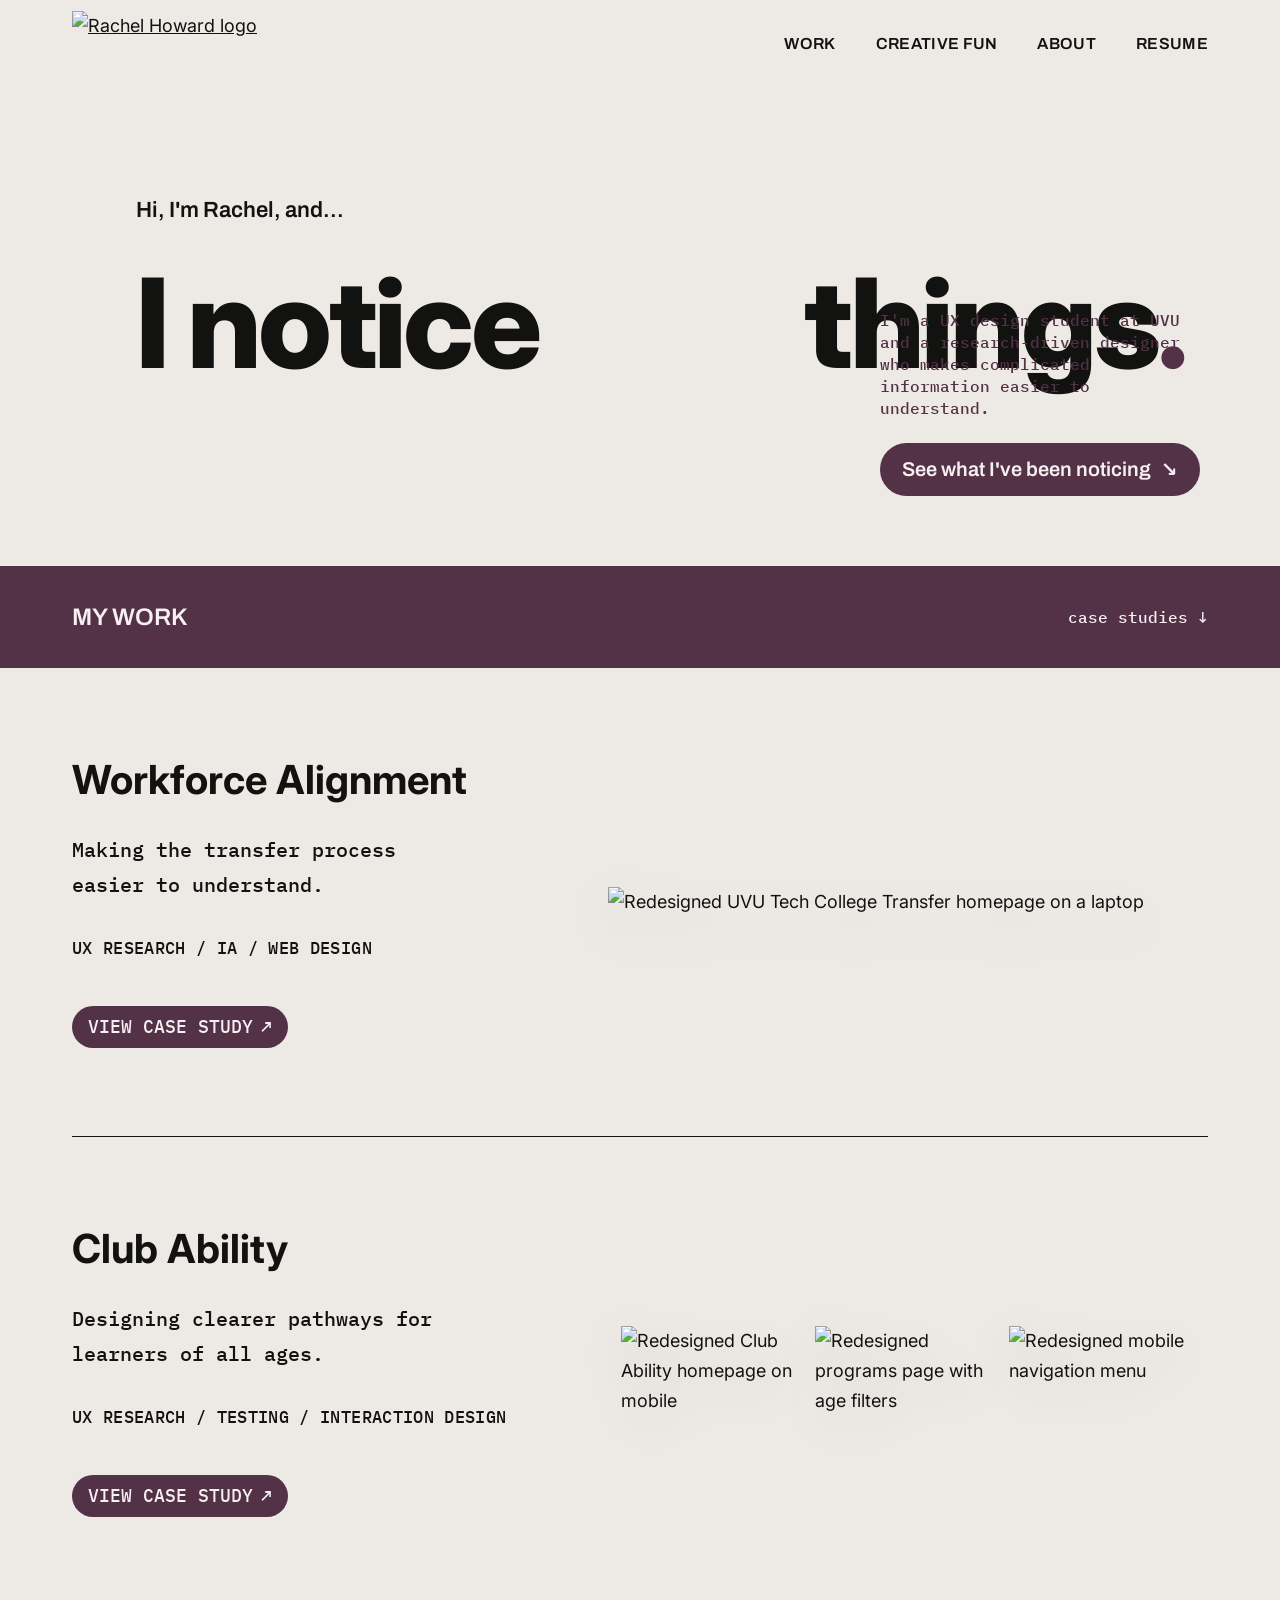
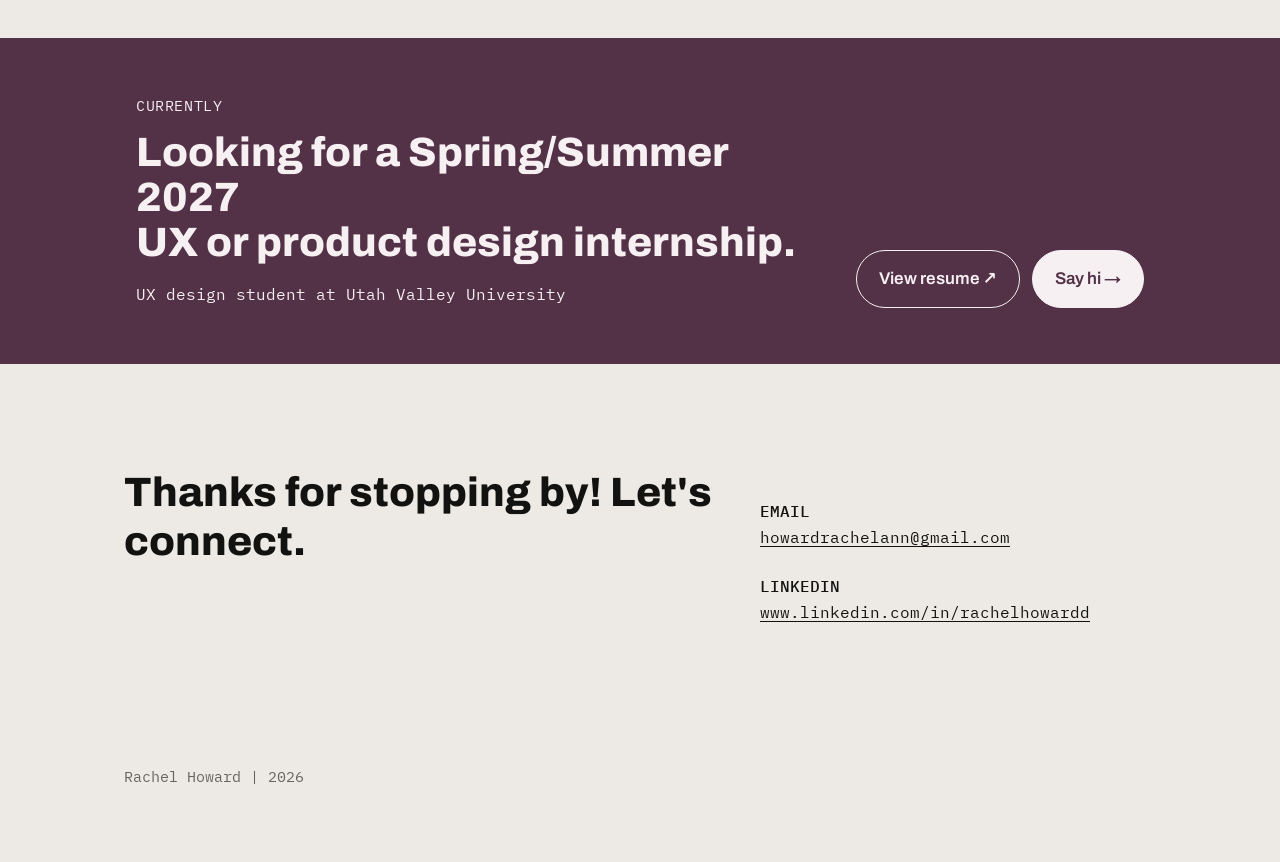
==== index.html @ eb50df47 "first attempt" ====
<!doctype html>
<html lang="en">
<head>
<meta charset="utf-8">
<meta name="viewport" content="width=device-width, initial-scale=1">
<title>Rachel Howard · UX Designer</title>
<meta name="description" content="Rachel Howard is a UX design student at UVU and a research-driven designer who makes complicated information easier to understand.">
<link rel="preconnect" href="https://fonts.googleapis.com">
<link rel="preconnect" href="https://fonts.gstatic.com" crossorigin>
<link href="https://fonts.googleapis.com/css2?family=Archivo:wght@500;600;800&family=Caveat&family=IBM+Plex+Mono:wght@400;500&family=Inter:wght@400;500;600;700;800&display=swap" rel="stylesheet">
<link rel="stylesheet" href="styles.css">
<link rel="stylesheet" href="home.css">
</head>
<body>

<header class="nav">
  <a class="nav__logo" href="index.html" aria-label="Rachel Howard, home"><img src="img/logo.png" alt="Rachel Howard logo"></a>
  <button class="nav__toggle" aria-expanded="false" aria-controls="nav-links" aria-label="Menu">
    <svg viewBox="0 0 26 18" fill="none" stroke="currentColor" stroke-width="2" stroke-linecap="round"><path d="M1 1h24M1 9h24M1 17h24"/></svg>
  </button>
  <ul class="nav__links" id="nav-links">
    <li><a href="#work">WORK</a></li>
    <li><a href="creative-fun.html">CREATIVE FUN</a></li>
    <li><a href="about.html">ABOUT</a></li>
    <li><a href="resume.pdf" target="_blank" rel="noopener">RESUME</a></li>
  </ul>
</header>
<script>
  (function () {
    var nav = document.currentScript.previousElementSibling, btn = nav.querySelector('.nav__toggle');
    btn.addEventListener('click', function () {
      var open = nav.classList.toggle('is-open'); btn.setAttribute('aria-expanded', open);
    });
    nav.querySelectorAll('.nav__links a').forEach(function (a) {
      a.addEventListener('click', function () { nav.classList.remove('is-open'); btn.setAttribute('aria-expanded', false); });
    });
  })();
</script><main>
  <!-- Hero: "I notice [photo] things." -->
  <section class="hero wrap">
    <h1 class="sr-only">Hi, I'm Rachel, and I notice things.</h1>
    <div class="hero__stage" aria-hidden="true">
      <div class="hero__left">
        <p class="hero__eyebrow">Hi, I'm Rachel, and...</p>
        <span class="hero__word">I notice</span>
      </div>
      <div class="hero__photo"><img src="img/about-photo.png" alt=""></div>
      <span class="hero__word hero__word--right">things<span class="dot">.</span></span>
    </div>
    <img class="sr-only" src="img/about-photo.png" alt="Photo of Rachel crouching on a sidewalk, chin resting on her hand">
    <div class="hero__aside">
      <p class="hero__line">I'm a UX design student at UVU and a research-driven designer who makes complicated information easier to understand.</p>
      <a class="pill-cta" href="#work">See what I've been noticing <span aria-hidden="true">↘</span></a>
    </div>
  </section>

  <!-- Plum divider -->
  <div class="work-divider" id="work">
    <div class="wrap work-divider__inner">
      <h2>MY WORK</h2>
      <span>case studies ↓</span>
    </div>
  </div>

  <section class="work wrap">
    <a class="case" href="workforce-alignment.html">
      <div>
        <h3>Workforce Alignment</h3>
        <p class="case__desc">Making the transfer process easier to understand.</p>
        <p class="case__tags">UX RESEARCH / IA / WEB DESIGN</p>
        <span class="case__btn">VIEW CASE STUDY <span aria-hidden="true">↗</span></span>
      </div>
      <div class="case__media case__media--laptop">
        <img src="img/wa-laptop.png" alt="Redesigned UVU Tech College Transfer homepage on a laptop">
      </div>
    </a>

    <a class="case" href="club-ability.html">
      <div>
        <h3>Club Ability</h3>
        <p class="case__desc">Designing clearer pathways for learners of all ages.</p>
        <p class="case__tags">UX RESEARCH / TESTING / INTERACTION DESIGN</p>
        <span class="case__btn">VIEW CASE STUDY <span aria-hidden="true">↗</span></span>
      </div>
      <div class="case__media case__media--phones">
        <img src="img/ca-hero-1.png" alt="Redesigned Club Ability homepage on mobile">
        <img src="img/ca-hero-2.png" alt="Redesigned programs page with age filters">
        <img src="img/ca-hero-3.png" alt="Redesigned mobile navigation menu">
      </div>
    </a>
  </section>

  <!-- Currently: full-width plum band -->
  <section class="currently-band">
    <div class="wrap currently-band__inner">
      <div>
        <p class="currently-band__eyebrow">CURRENTLY</p>
        <h2>Looking for a Spring/Summer 2027<br>UX or product design internship.</h2>
        <p class="currently-band__sub">UX design student at Utah Valley University</p>
      </div>
      <div class="currently-band__ctas">
        <a class="btn-on-plum" href="resume.pdf" target="_blank" rel="noopener">View resume ↗</a>
        <a class="btn-on-plum btn-on-plum--solid" href="mailto:howardrachelann@gmail.com">Say hi →</a>
      </div>
    </div>
  </section>
</main>

<footer class="footer footer--flush">
  <div class="wrap">
    <div class="footer__inner">
      <h2>Thanks for stopping by! Let's connect.</h2>
      <dl>
        <div><dt>EMAIL</dt><dd><a href="mailto:howardrachelann@gmail.com">howardrachelann@gmail.com</a></dd></div>
        <div><dt>LINKEDIN</dt><dd><a href="https://www.linkedin.com/in/rachelhowardd" target="_blank" rel="noopener">www.linkedin.com/in/rachelhowardd</a></dd></div>
      </dl>
    </div>
    <p class="footer__credit">Rachel Howard | 2026</p>
  </div>
</footer>
</body>
</html>
---- styles.css ----
/* Rachel Howard portfolio: shared styles (from Figma style guide) */
:root {
  --bg: #EDEAE5;
  --text: #121211;
  --text-2: #64655D;
  --accent: #533146;        /* Pantone 19-2514 TCX Italian Plum */
  --accent-hover: #6A4059;
  --accent-soft: #E7DCE2;   /* light plum tint for bands and highlights */
  --accent-alt: #533146;
  --on-accent: #F6F0F3;     /* text on plum */
  --line: #121211;
  --font-head: "Archivo", system-ui, sans-serif;
  --font-body: "Inter", system-ui, sans-serif;
  --font-mono: "IBM Plex Mono", ui-monospace, monospace;
  --font-hand: "Caveat", cursive;
  --gutter: 72px;
  --label-col: 330px;
  --content: 856px;
}

* { box-sizing: border-box; margin: 0; padding: 0; }
html { scroll-behavior: smooth; }
body {
  background: var(--bg);
  color: var(--text);
  font-family: var(--font-body);
  font-size: 18px;
  line-height: 1.65;
  -webkit-font-smoothing: antialiased;
}
img { display: block; max-width: 100%; height: auto; }
a { color: inherit; }

.wrap { max-width: 1440px; margin: 0 auto; padding: 0 var(--gutter); }

/* ---------- Nav ---------- */
.nav {
  position: relative; max-width: 1440px; margin: 0 auto; height: 86px;
  padding: 0 var(--gutter); display: flex; align-items: center; justify-content: space-between;
}
.nav__logo img { height: 64px; width: auto; transition: transform .3s; }
.nav__logo:hover img { transform: rotate(-8deg); }
.nav__links { display: flex; gap: 40px; list-style: none; }
.nav__links a {
  font-family: var(--font-head); font-weight: 600; font-size: 16px;
  letter-spacing: .02em; text-decoration: none; padding-bottom: 6px;
  border-bottom: 2px solid transparent; transition: border-color .2s;
}
.nav__links a:hover, .nav__links a[aria-current="page"] { border-bottom-color: var(--text); }
.nav__toggle { display: none; background: none; border: 0; padding: 10px; margin-right: -10px; cursor: pointer; color: var(--text); }
.nav__toggle svg { width: 26px; height: 18px; display: block; }

/* ---------- Case study hero ---------- */
.cs-hero { text-align: center; padding: 120px 0 64px; }
.cs-hero h1 {
  font-family: var(--font-head); font-weight: 800;
  font-size: clamp(36px, 4.2vw, 56px); line-height: 1.05; letter-spacing: -.01em;
}
.cs-hero p { max-width: 874px; margin: 20px auto 0; font-size: 20px; color: var(--text); }
.cs-hero__phones {
  display: flex; justify-content: center; gap: 8px; margin: 64px auto 0;
}
.cs-hero__phones img { width: auto; height: min(372px, 47vw); }

/* ---------- Meta row ---------- */
.meta {
  display: flex; justify-content: center; align-items: flex-start; gap: 88px;
  margin: 96px auto 0; text-align: center;
}
.meta h2 {
  font-family: var(--font-head); font-weight: 600; font-size: 20px; letter-spacing: .02em;
}
.meta p, .meta ul { font-family: var(--font-mono); font-size: 16px; margin-top: 18px; list-style: none; line-height: 1.6; }

/* ---------- Summary card ---------- */
.summary {
  display: grid; grid-template-columns: repeat(3, 1fr); gap: 26px;
  max-width: 1076px; margin: 80px auto 0;
  border: 1px solid var(--line); border-radius: 8px; padding: 24px 32px 28px;
}
.summary h2 { font-family: var(--font-body); font-weight: 500; font-size: 18px; letter-spacing: .02em; }
.summary p { margin-top: 18px; font-size: 17px; line-height: 1.35; }

/* ---------- Sections ---------- */
.section {
  display: grid; grid-template-columns: var(--label-col) minmax(0, var(--content));
  padding-top: 140px;
}
.section__label {
  font-family: var(--font-head); font-weight: 600; font-size: 20px; letter-spacing: .02em;
  padding-top: 6px; text-transform: uppercase;
}
.section__head {
  font-family: var(--font-head); font-weight: 500;
  font-size: clamp(26px, 2.4vw, 34px); line-height: 1.3;
  padding-bottom: 16px; border-bottom: 1px solid var(--line); margin-bottom: 28px;
}
.section__body > * + * { margin-top: 24px; }
.section__body h3 { font-family: var(--font-body); font-weight: 600; font-size: 20px; }

/* full-width accent band (Defining the direction) */
.band { background: var(--accent-soft); margin-top: 140px; }
.band .section { padding: 56px 0; }
.band .section__head { border-bottom: 0; margin: 0; padding: 0; }

/* label/description rows (problem + research methods) */
.rows { display: grid; gap: 26px; }
.row { display: grid; grid-template-columns: 196px 1fr; gap: 24px; }
.row--wide { grid-template-columns: 220px 1fr; }
.row dt { font-weight: 600; }
.row .count { display: block; font-family: var(--font-mono); font-size: 14px; color: var(--text-2); font-weight: 400; }

/* findings */
.finding h3 { margin-bottom: 14px; }
.finding .takeaway {
  margin-top: 14px; padding: 14px 18px; background: var(--accent-soft); border-radius: 6px;
}

/* current-site phones w/ handwritten note */
.current { position: relative; display: flex; gap: 28px; margin-top: 40px; align-items: flex-start; }
.current img { width: 213px; }
.note {
  font-family: var(--font-hand); font-size: 22px; line-height: 1.1; color: var(--text-2);
  width: 130px; margin-top: 48px;
}
.note::before { content: "←"; display: block; font-size: 28px; line-height: 1; margin-bottom: 6px; }

/* IA diagram (built in code) */
.ia { margin-top: 48px; display: grid; justify-items: center; gap: 0; }
.ia__node {
  background: #fff; border: 1px solid var(--line); border-radius: 6px;
  padding: 12px 16px; font-size: 15px; line-height: 1.35; text-align: center; width: 100%;
}
.ia__root { width: 304px; font-weight: 600; font-size: 17px; }
.ia__stem { width: 1px; height: 32px; background: var(--line); }
.ia__cols { display: grid; grid-template-columns: repeat(3, 224px); gap: 40px; position: relative; padding-top: 24px; }
.ia__cols::before { /* horizontal connector */
  content: ""; position: absolute; top: 0; left: 112px; right: 112px; height: 1px; background: var(--line);
}
.ia__col { display: grid; gap: 16px; align-content: start; position: relative; }
.ia__col::before { content: ""; position: absolute; top: -24px; left: 50%; width: 1px; height: 24px; background: var(--line); }
.ia__col .ia__node:first-child { font-weight: 600; background: var(--accent-soft); }

/* wireframes */
.wires { display: grid; grid-template-columns: repeat(3, 1fr); gap: 40px; margin-top: 48px; }
.wire { display: flex; flex-direction: column; }
.wire p { flex: 1; }
.wire h3 { margin-bottom: 8px; }
.wire p { font-size: 16px; line-height: 1.55; margin-bottom: 20px; }
.wire img { border-radius: 4px; }
.wires { align-items: start; }
.wire--crop { border-radius: 4px; }
.wire--crop img { width: 100%; box-shadow: 0 1px 0 rgba(0,0,0,.06), 0 10px 26px rgba(0,0,0,.07); }

/* final design: point + screen pairs */
.final { display: grid; grid-template-columns: 1fr 1fr; gap: 72px 56px; margin-top: 48px; }
.final__item { display: flex; flex-direction: column; align-items: flex-start; gap: 28px; }
.final__item > :first-child { width: 220px; filter: drop-shadow(0 18px 28px rgba(0,0,0,.14)); }
.final__item h3 { margin-bottom: 10px; }

/* next project */
.next {
  display: block; text-decoration: none; margin-top: 160px;
  border-top: 1px solid var(--line); padding: 64px 0;
}
.next span { font-family: var(--font-mono); font-size: 15px; color: var(--text-2); }
.next strong {
  display: flex; align-items: center; gap: 16px; margin-top: 8px;
  font-family: var(--font-head); font-weight: 800; font-size: clamp(32px, 4vw, 52px); line-height: 1.1;
}
.next strong::after { content: "→"; transition: transform .25s; }
.next:hover strong::after { transform: translateX(10px); }

/* ---------- Footer ---------- */
.footer { border-top: 1px solid var(--line); padding: 104px 0 72px; }
.footer__inner { max-width: 1032px; margin: 0 auto; display: grid; grid-template-columns: 1fr 396px; gap: 48px; }
.footer h2 { font-family: var(--font-head); font-weight: 800; font-size: clamp(32px, 3.2vw, 44px); line-height: 1.2; }
.footer dl { font-family: var(--font-mono); font-size: 16px; display: grid; gap: 22px; padding-top: 30px; }
.footer dt { font-weight: 500; }
.footer a { text-decoration-thickness: 1px; text-underline-offset: 3px; }
.footer a:hover { background: var(--accent); color: var(--on-accent); }
.footer__credit { max-width: 1032px; margin: 140px auto 0; font-family: var(--font-mono); font-size: 15px; color: var(--text-2); }

/* ---------- Missing-image placeholder ---------- */
.ph {
  display: flex; align-items: center; justify-content: center; text-align: center;
  background: repeating-linear-gradient(45deg, #e2ded7 0 10px, #e8e5df 10px 20px);
  border: 1px dashed var(--text-2); border-radius: 12px;
  font-family: var(--font-mono); font-size: 13px; color: var(--text-2);
  aspect-ratio: 9 / 19; width: 100%; padding: 12px;
}
.ph--wide { aspect-ratio: 9 / 16; }

/* ---------- Responsive ---------- */
@media (max-width: 1100px) {
  :root { --gutter: 40px; --label-col: 220px; }
  .meta { gap: 56px; }
}
@media (max-width: 820px) {
  :root { --gutter: 20px; }
  body { font-size: 17px; }
  .nav { height: 72px; }
  .nav__logo img { height: 52px; }
  .nav__toggle { display: block; }
  .nav__links {
    display: none; position: absolute; z-index: 20; top: 72px; left: 0; right: 0;
    flex-direction: column; gap: 0; padding: 8px var(--gutter) 20px;
    background: var(--bg); border-bottom: 1px solid var(--line);
  }
  .nav.is-open .nav__links { display: flex; }
  .nav__links a { display: block; padding: 14px 0; font-size: 18px; border-bottom: 0; }
  .nav__links a[aria-current="page"] { text-decoration: underline; text-underline-offset: 6px; }
  .cs-hero { padding: 72px 0 40px; }
  .meta { flex-wrap: wrap; gap: 32px 48px; margin-top: 56px; }
  .meta > div { flex: 0 0 calc(50% - 24px); }
  .summary { grid-template-columns: 1fr; padding: 24px; margin-top: 48px; }
  .section { grid-template-columns: 1fr; padding-top: 88px; }
  .section__label { font-size: 15px; color: var(--text-2); padding-bottom: 10px; }
  .band { margin-top: 88px; }
  .band .section { padding: 40px 0; }
  .row, .row--wide { grid-template-columns: 1fr; gap: 4px; }
  .current { gap: 10px; flex-wrap: wrap; }
  .current .note { flex-basis: 100%; width: auto; margin-top: 4px; }
  .current .note::before { content: "↑"; display: inline; margin-right: 6px; font-size: 22px; }
  .current img, .current .ph { width: calc(33.3% - 7px); }
  .ia__cols { grid-template-columns: 1fr; gap: 28px; padding-top: 0; }
  .ia__cols::before, .ia__col::before { display: none; }
  .ia__root { width: 100%; }
  .wires { grid-template-columns: 1fr; }
  .final { grid-template-columns: 1fr; gap: 48px; }
  .final__item { gap: 20px; }
  .next { margin-top: 96px; padding: 40px 0; }
  .footer { padding: 64px 0 48px; }
  .footer__inner { grid-template-columns: 1fr; gap: 8px; }
  .footer__credit { margin-top: 64px; }
}
---- home.css ----
/* ===== Homepage ===== */
.sr-only { position: absolute; width: 1px; height: 1px; overflow: hidden; clip: rect(0 0 0 0); white-space: nowrap; }

/* Hero: "I notice [photo] things." — every size is a fraction of the photo width (--pw),
   so the layout keeps the Figma proportions at any desktop width. */
.hero {
  --pw: clamp(330px, 34.7vw, 500px);
  padding-top: calc(var(--pw) * .128);
  padding-bottom: calc(var(--pw) * .158);
}
.hero__stage {
  display: grid; grid-template-columns: 1fr var(--pw) 1fr; align-items: start;
  transform: translateX(calc(var(--pw) * -.046));   /* photo sits a touch left of center, like Figma */
}
.hero__left {
  position: relative; z-index: 1; justify-self: end;
  margin-right: calc(var(--pw) * -.316);              /* the "e" tucks behind her sweater */
  margin-top: calc(var(--pw) * .266 - 65px);
}
.hero__eyebrow { font-family: var(--font-head); font-weight: 600; font-size: 22px; line-height: 28px; margin-bottom: 37px; }
.hero__word {
  display: block; position: relative; z-index: 1;
  font-family: var(--font-body); font-weight: 800; letter-spacing: -.03em; line-height: 1;
  font-size: calc(var(--pw) * .28); white-space: nowrap;
}
.hero__word--right {
  justify-self: start; margin-left: calc(var(--pw) * -.084);   /* the "t" just touches the bag */
  margin-top: calc(var(--pw) * .266);
}
.hero__word .dot { color: var(--accent); }
.hero__photo { position: relative; z-index: 2; }
.hero__photo img { width: 100%; display: block; }

/* Right-hand block beside her legs: text left-aligned, block's right edge on the page margin */
.hero__aside {
  width: min(380px, calc(50% - var(--pw) / 2 - 90px + var(--gutter)));
  margin-left: auto; margin-top: calc(var(--pw) * -.172);
  position: relative; z-index: 3;
}
.hero__line { font-family: var(--font-mono); font-weight: 500; font-size: 16px; line-height: 1.375; color: var(--accent); }

.pill-cta {
  display: inline-flex; align-items: center; gap: 10px; margin-top: 24px;
  background: var(--accent-alt); color: var(--on-accent); border-radius: 99px; padding: 10px 22px;
  font-family: var(--font-head); font-weight: 600; font-size: 20px; text-decoration: none; white-space: nowrap;
  transition: background .2s, transform .2s;
}
.pill-cta:hover { background: var(--accent-hover); transform: translateY(-2px); }
.pill-cta span { transition: transform .2s; }
.pill-cta:hover span { transform: translate(2px, 3px); }

/* Plum divider band */
.work-divider { background: var(--accent); color: var(--on-accent); scroll-margin-top: 0; }
.work-divider__inner { display: flex; justify-content: space-between; align-items: center; padding-top: 36px; padding-bottom: 36px; }
.work-divider h2 { font-family: var(--font-head); font-weight: 600; font-size: 24px; line-height: 30px; }
.work-divider span { font-family: var(--font-mono); font-weight: 500; font-size: 16px; }

/* Case study rows */
.work { padding-bottom: 33px; }
.case {
  display: grid; grid-template-columns: 1fr 600px; gap: 48px; align-items: center;
  padding: 88px 0; border-bottom: 1px solid var(--line); text-decoration: none; color: inherit;
}
.case:last-child { border-bottom: 0; }
.case h3 { font-family: var(--font-body); font-weight: 700; font-size: 40px; line-height: 1.2; }
.case__desc { font-family: var(--font-mono); font-weight: 500; font-size: 20px; line-height: 1.75; margin-top: 28px; max-width: 360px; }
.case__tags { font-family: var(--font-mono); font-weight: 500; font-size: 17px; margin-top: 32px; letter-spacing: .02em; }
.case__btn {
  display: inline-flex; gap: 8px; margin-top: 44px; background: var(--accent-alt); color: var(--on-accent); border-radius: 99px;
  padding: 6px 16px; font-family: var(--font-mono); font-weight: 500; font-size: 18px; transition: background .2s;
}
.case__btn span { transition: transform .2s; }
.case:hover .case__btn { background: var(--accent-hover); }
.case:hover .case__btn span { transform: translate(2px, -2px); }
.case__media { transition: transform .35s ease; }
.case:hover .case__media { transform: translateY(-6px); }
.case__media--phones { display: flex; gap: 8px; justify-content: center; }
.case__media--phones img { width: 31%; filter: drop-shadow(0 14px 22px rgba(0,0,0,.12)); }
.case__media--laptop img { width: 100%; filter: drop-shadow(0 18px 26px rgba(0,0,0,.10)); }

/* Currently: full-width plum band that sits right on the footer */
.currently-band { background: var(--accent); color: var(--on-accent); }
.currently-band__inner {
  display: grid; grid-template-columns: 1fr auto; gap: 32px; align-items: end;
  padding: 56px calc(var(--gutter) + 64px);
}
.currently-band__eyebrow { font-family: var(--font-mono); font-size: 15px; letter-spacing: .04em; }
.currently-band h2 { font-family: var(--font-head); font-weight: 800; font-size: clamp(30px, 3.2vw, 46px); line-height: 1.1; margin-top: 12px; }
.currently-band__sub { font-family: var(--font-mono); font-size: 16px; margin-top: 16px; }
.currently-band__ctas { display: flex; gap: 12px; flex-wrap: wrap; }
.btn-on-plum {
  font-family: var(--font-head); font-weight: 600; font-size: 17px; text-decoration: none; white-space: nowrap;
  padding: 14px 22px; border-radius: 99px; border: 1.5px solid var(--on-accent); color: var(--on-accent);
  transition: transform .2s, background .2s, color .2s;
}
.btn-on-plum:hover { transform: translateY(-2px); background: var(--on-accent); color: var(--accent); }
.btn-on-plum--solid { background: var(--on-accent); color: var(--accent); }
.btn-on-plum--solid:hover { background: #fff; }
.footer--flush { border-top: 0; }

/* ===== Tablet & phone: stack the hero ===== */
@media (max-width: 1100px) {
  .case { grid-template-columns: 1fr 1fr; }
  .hero { --pw: min(400px, 70vw); padding-top: 20px; padding-bottom: 64px; display: flex; flex-direction: column; align-items: center; text-align: center; }
  .hero__stage { display: flex; flex-direction: column; align-items: center; transform: none; }
  .hero__left { margin: 0; display: flex; flex-direction: column; align-items: center; }
  .hero__eyebrow { font-size: 17px; margin-bottom: 4px; }
  .hero__word { font-size: min(88px, 21.5vw); }
  .hero__photo { width: var(--pw); margin-top: -14px; }
  .hero__word--right { margin: -48px 0 0; z-index: 3; }
  .hero__aside { width: auto; max-width: 360px; margin: 20px auto 0; }
  .hero__line { font-size: 14px; text-wrap: balance; }
  .currently-band__inner { grid-template-columns: 1fr; padding: 48px var(--gutter); }
}
@media (max-width: 820px) {
  .hero { --pw: min(300px, 72vw); }
  .pill-cta { font-size: 16px; }
  .work-divider__inner { padding-top: 24px; padding-bottom: 24px; }
  .work-divider h2 { font-size: 18px; }
  .work-divider span { font-size: 14px; }
  .case { grid-template-columns: 1fr; gap: 28px; padding: 56px 0; }
  .case__media { order: -1; }
  .case h3 { font-size: 32px; }
  .case__desc { font-size: 17px; margin-top: 16px; }
  .case__tags { font-size: 14px; margin-top: 20px; }
  .case__btn { font-size: 16px; margin-top: 28px; }
}
@media (prefers-reduced-motion: reduce) {
  .case__media, .pill-cta, .btn-on-plum { transition: none; }
}
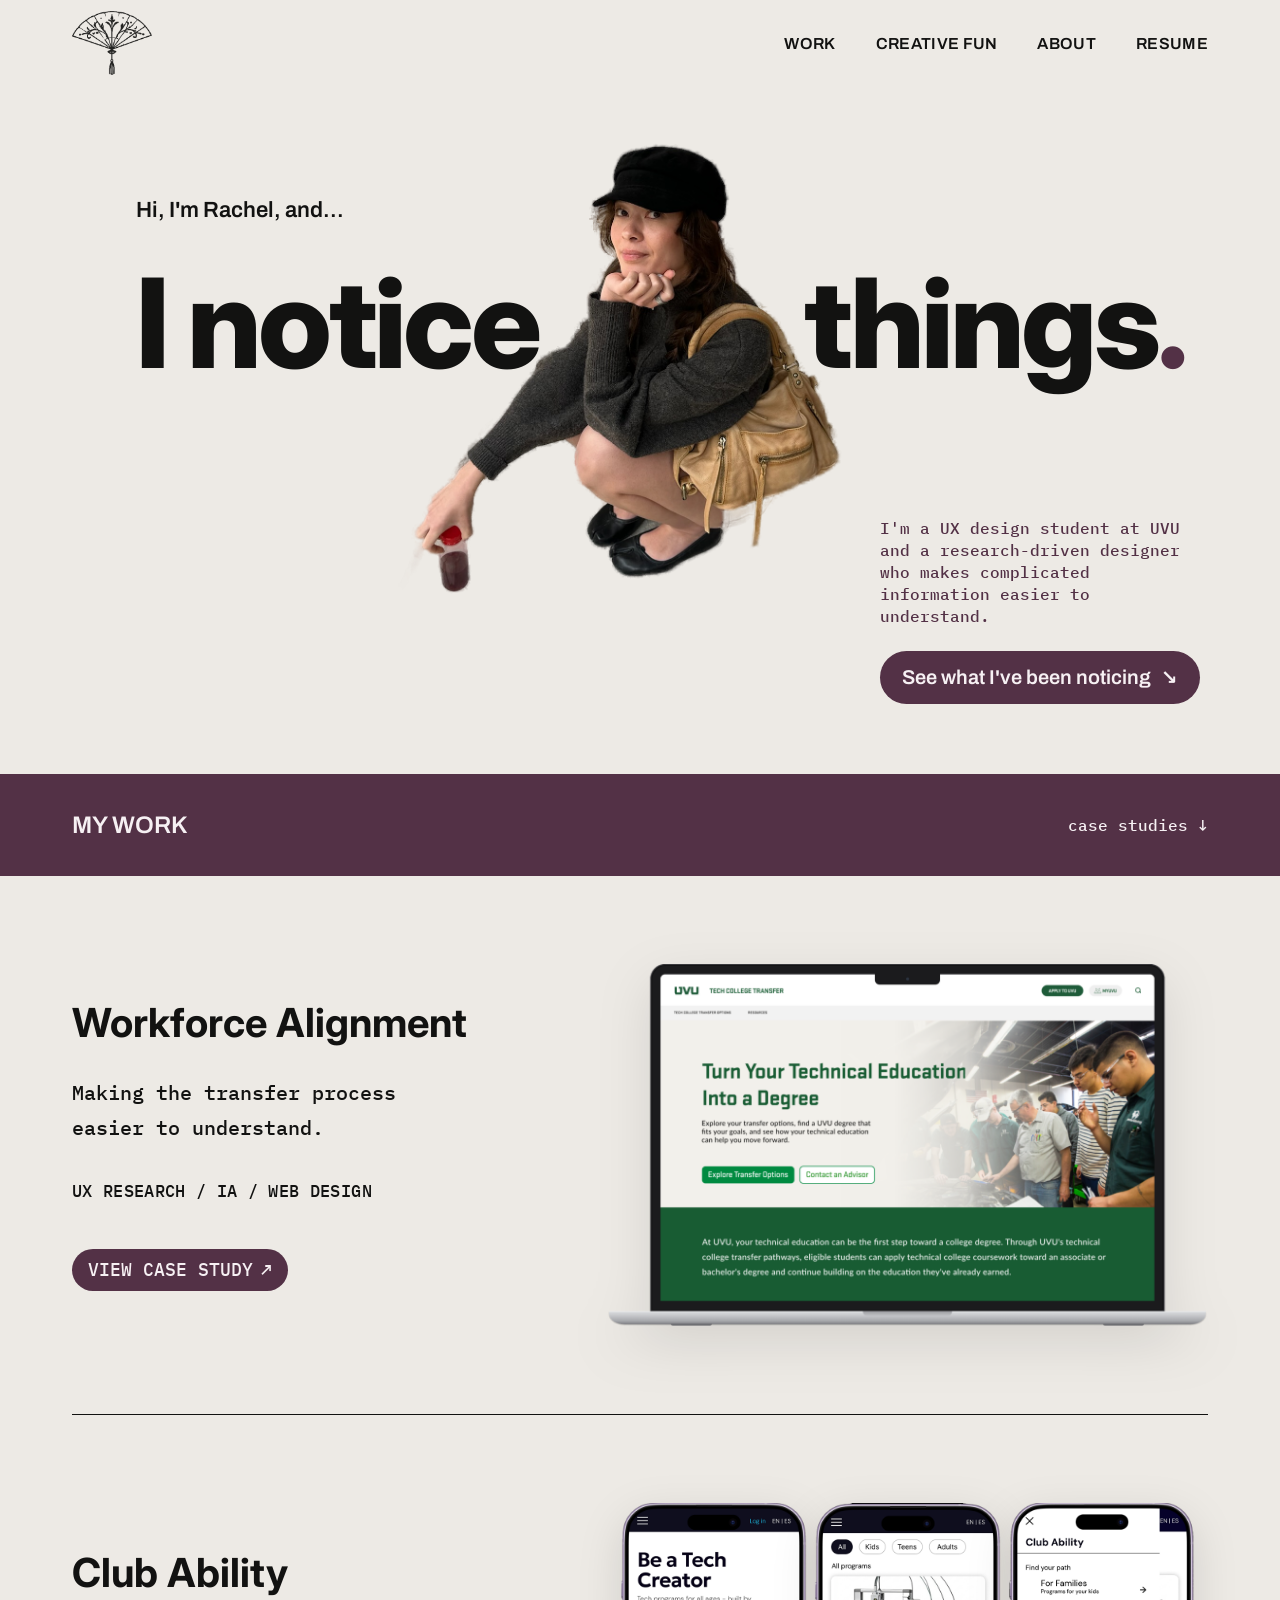
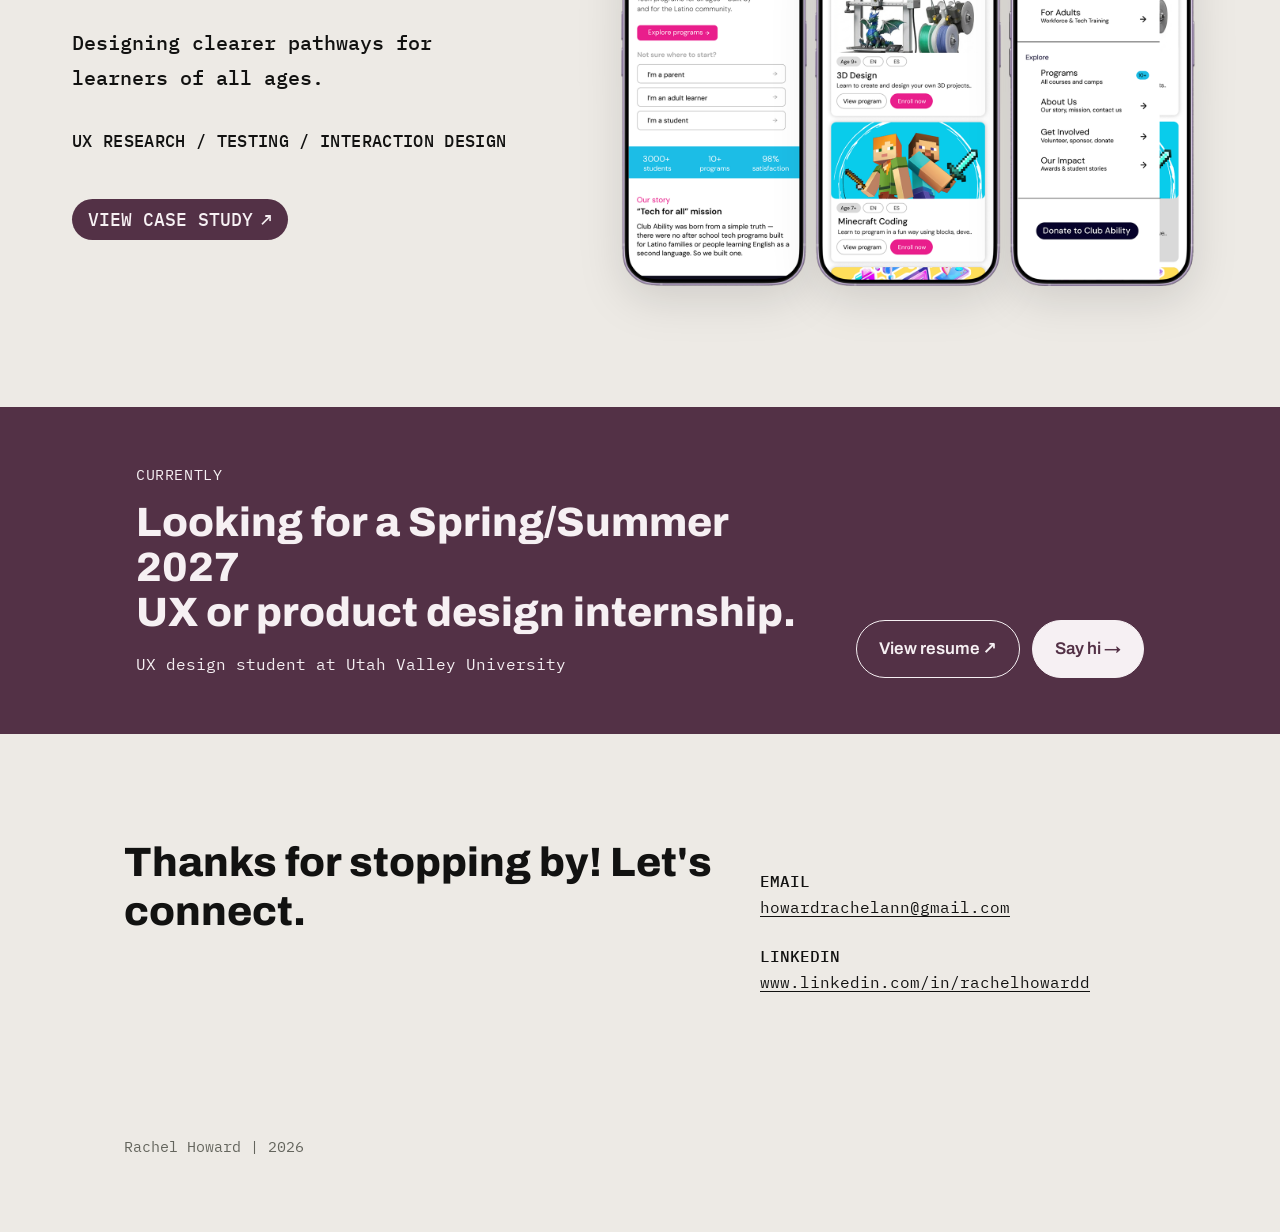
==== commit 4921d547: "updated the images" ====
--- a/index.html
+++ b/index.html
@@ -14,7 +14,7 @@
 <body>
 
 <header class="nav">
-  <a class="nav__logo" href="index.html" aria-label="Rachel Howard, home"><img src="img/logo.png" alt="Rachel Howard logo"></a>
+  <a class="nav__logo" href="index.html" aria-label="Rachel Howard, home"><img src="logo.png" alt="Rachel Howard logo"></a>
   <button class="nav__toggle" aria-expanded="false" aria-controls="nav-links" aria-label="Menu">
     <svg viewBox="0 0 26 18" fill="none" stroke="currentColor" stroke-width="2" stroke-linecap="round"><path d="M1 1h24M1 9h24M1 17h24"/></svg>
   </button>
@@ -44,10 +44,10 @@
         <p class="hero__eyebrow">Hi, I'm Rachel, and...</p>
         <span class="hero__word">I notice</span>
       </div>
-      <div class="hero__photo"><img src="img/about-photo.png" alt=""></div>
+      <div class="hero__photo"><img src="about-photo.png" alt=""></div>
       <span class="hero__word hero__word--right">things<span class="dot">.</span></span>
     </div>
-    <img class="sr-only" src="img/about-photo.png" alt="Photo of Rachel crouching on a sidewalk, chin resting on her hand">
+    <img class="sr-only" src="about-photo.png" alt="Photo of Rachel crouching on a sidewalk, chin resting on her hand">
     <div class="hero__aside">
       <p class="hero__line">I'm a UX design student at UVU and a research-driven designer who makes complicated information easier to understand.</p>
       <a class="pill-cta" href="#work">See what I've been noticing <span aria-hidden="true">↘</span></a>
@@ -71,7 +71,7 @@
         <span class="case__btn">VIEW CASE STUDY <span aria-hidden="true">↗</span></span>
       </div>
       <div class="case__media case__media--laptop">
-        <img src="img/wa-laptop.png" alt="Redesigned UVU Tech College Transfer homepage on a laptop">
+        <img src="wa-laptop.png" alt="Redesigned UVU Tech College Transfer homepage on a laptop">
       </div>
     </a>
 
@@ -83,9 +83,9 @@
         <span class="case__btn">VIEW CASE STUDY <span aria-hidden="true">↗</span></span>
       </div>
       <div class="case__media case__media--phones">
-        <img src="img/ca-hero-1.png" alt="Redesigned Club Ability homepage on mobile">
-        <img src="img/ca-hero-2.png" alt="Redesigned programs page with age filters">
-        <img src="img/ca-hero-3.png" alt="Redesigned mobile navigation menu">
+        <img src="ca-hero-1.png" alt="Redesigned Club Ability homepage on mobile">
+        <img src="ca-hero-2.png" alt="Redesigned programs page with age filters">
+        <img src="ca-hero-3.png" alt="Redesigned mobile navigation menu">
       </div>
     </a>
   </section>
